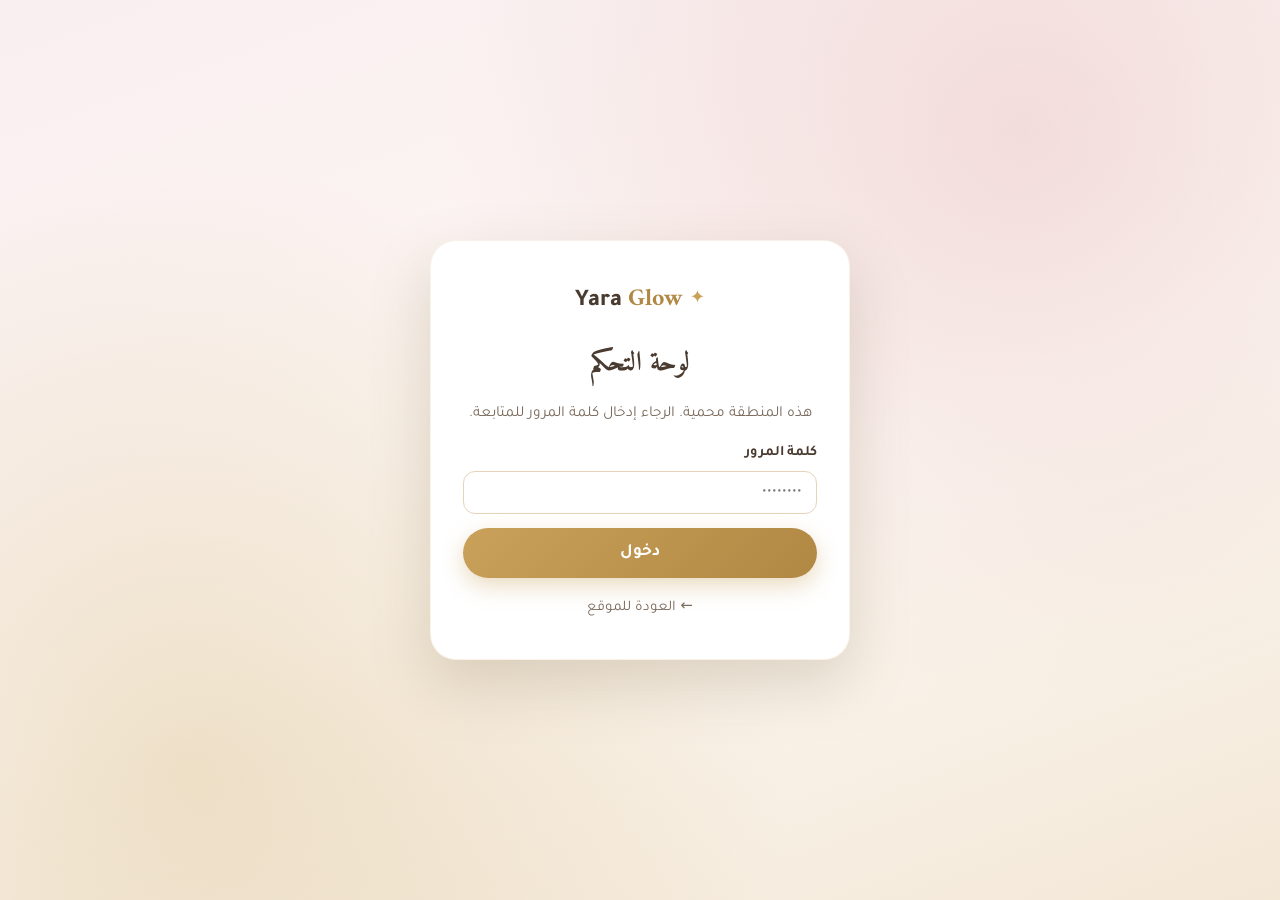
==== admin.html @ 736b21a4 "لوحة تحكم احترافية: تنبيهات صوتية، نافذة تفاصيل، إعدادات كاملة، رفع صور، مستخدمون - تباعد أكبر لبطاق" ====
<!DOCTYPE html>
<html lang="ar" dir="rtl">
<head>
  <meta charset="UTF-8" />
  <meta name="viewport" content="width=device-width, initial-scale=1.0" />
  <meta name="robots" content="noindex, nofollow" />
  <title>لوحة التحكم | Yara Glow</title>
  <link rel="preconnect" href="https://fonts.googleapis.com" />
  <link rel="preconnect" href="https://fonts.gstatic.com" crossorigin />
  <link href="https://fonts.googleapis.com/css2?family=Tajawal:wght@300;400;500;700;800&family=Amiri:wght@400;700&display=swap" rel="stylesheet" />
  <link rel="stylesheet" href="css/styles.css?v=8" />
  <link rel="stylesheet" href="css/admin.css?v=8" />
</head>
<body class="admin-body">

  <!-- ===== Login gate ===== -->
  <div class="login-screen" id="loginScreen">
    <form class="login-card" id="loginForm">
      <div class="brand"><span class="brand-mark">✦</span><span class="brand-name">Yara <em>Glow</em></span></div>
      <h1>لوحة التحكم</h1>
      <p>هذه المنطقة محمية. الرجاء إدخال كلمة المرور للمتابعة.</p>
      <label class="field">
        <span>كلمة المرور</span>
        <input type="password" id="loginPass" placeholder="••••••••" autocomplete="current-password" required />
      </label>
      <p class="login-error" id="loginError" hidden>كلمة المرور غير صحيحة، حاولي مرة أخرى.</p>
      <button type="submit" class="btn btn-primary btn-lg">دخول</button>
      <a href="index.html" class="login-back">← العودة للموقع</a>
    </form>
  </div>

  <!-- ===== Dashboard ===== -->
  <div class="admin-shell" id="adminShell" hidden>
    <header class="admin-header">
      <div class="container admin-header-inner">
        <a href="index.html" class="brand"><span class="brand-mark">✦</span><span class="brand-name">Yara <em>Glow</em></span></a>
        <nav class="admin-tabs">
          <button class="tab is-active" data-view="bookings">الحجوزات</button>
          <button class="tab" data-view="services">الخدمات</button>
          <button class="tab" data-view="settings">الإعدادات</button>
        </nav>
        <div class="admin-header-actions">
          <button class="btn btn-ghost" id="btnLogout">تسجيل الخروج</button>
        </div>
      </div>
    </header>

    <main class="container admin-main">
      <!-- ===== View: Bookings ===== -->
      <div id="viewBookings">
        <section class="stats" id="statsRow"></section>

        <section class="filters">
          <div class="filter">
            <label for="fDay">اليوم</label>
            <input type="date" id="fDay" />
          </div>
          <div class="filter">
            <label for="fProvider">المزوّدة</label>
            <select id="fProvider"><option value="">الكل</option></select>
          </div>
          <div class="filter">
            <label for="fStatus">الحالة</label>
            <select id="fStatus">
              <option value="">الكل</option>
              <option value="new">جديد</option>
              <option value="confirmed">مؤكد</option>
              <option value="completed">مكتمل</option>
              <option value="cancelled">ملغى</option>
            </select>
          </div>
          <button class="btn btn-ghost filter-clear" id="btnClearFilters">مسح الفلترة</button>
        </section>

        <section class="bookings" id="bookingsList"></section>
        <div class="empty-state" id="emptyState" hidden>
          <span>🗓️</span>
          <p>لا توجد حجوزات مطابقة.</p>
        </div>
      </div>

      <!-- ===== View: Services ===== -->
      <div id="viewServices" hidden>
        <div class="services-admin-head">
          <div>
            <h2 class="sa-title">إدارة الخدمات</h2>
            <p class="sa-sub">أضيفي الخدمات، عدّلي الأسعار والمدة، حدّدي أيام وساعات الدوام، وأضيفي أكثر من مقدّمة لكل خدمة.</p>
          </div>
          <button class="btn btn-primary" id="btnAddService">+ إضافة خدمة</button>
        </div>
        <div id="servicesAdmin"></div>
        <p class="save-hint" id="saveHint" hidden>✓ تم حفظ التغييرات</p>
      </div>

      <!-- ===== View: Settings ===== -->
      <div id="viewSettings" hidden>
        <div class="services-admin-head">
          <div>
            <h2 class="sa-title">إعدادات الموقع</h2>
            <p class="sa-sub">عدّلي النصوص والألوان والشعار وبيانات التواصل — تنعكس فوراً على الواجهة الرئيسية.</p>
          </div>
          <button class="btn btn-primary" id="btnSaveSettings">حفظ الإعدادات</button>
        </div>

        <div class="settings-grid">
          <section class="settings-card">
            <h3>الهوية والشعار</h3>
            <label class="field"><span>اسم المركز</span><input type="text" data-s="brandName" /></label>
            <div class="field"><span>الشعار (اختياري)</span>
              <div class="logo-row">
                <div class="logo-preview" id="logoPreview">✦</div>
                <div class="logo-actions">
                  <input type="file" id="logoFile" accept="image/*" hidden />
                  <button class="btn btn-ghost" id="btnLogoUpload">رفع شعار</button>
                  <button class="btn btn-ghost" id="btnLogoClear">إزالة</button>
                </div>
              </div>
            </div>
          </section>

          <section class="settings-card">
            <h3>الألوان</h3>
            <div class="color-grid">
              <label class="color-field"><span>الذهبي</span><input type="color" data-c="gold" /></label>
              <label class="color-field"><span>ذهبي غامق</span><input type="color" data-c="goldDark" /></label>
              <label class="color-field"><span>الوردي</span><input type="color" data-c="rose" /></label>
              <label class="color-field"><span>البيج</span><input type="color" data-c="beige" /></label>
              <label class="color-field"><span>لون النص</span><input type="color" data-c="ink" /></label>
            </div>
          </section>

          <section class="settings-card settings-wide">
            <h3>نصوص الصفحة الرئيسية</h3>
            <label class="field"><span>سطر الترحيب</span><input type="text" data-s="heroEyebrow" /></label>
            <label class="field"><span>العنوان الرئيسي</span><input type="text" data-s="heroTitle" /></label>
            <label class="field"><span>الوصف الرئيسي</span><textarea rows="2" data-s="heroSub"></textarea></label>
            <label class="field"><span>عنوان قسم الخدمات</span><input type="text" data-s="servicesTitle" /></label>
            <label class="field"><span>وصف قسم الخدمات</span><input type="text" data-s="servicesDesc" /></label>
            <label class="field"><span>عنوان «من نحن»</span><input type="text" data-s="aboutTitle" /></label>
            <label class="field"><span>نص «من نحن»</span><textarea rows="3" data-s="aboutText"></textarea></label>
          </section>

          <section class="settings-card">
            <h3>بيانات التواصل</h3>
            <label class="field"><span>الهاتف</span><input type="text" data-s="contactPhone" /></label>
            <label class="field"><span>واتساب (بصيغة دولية)</span><input type="text" data-s="contactWhatsapp" placeholder="970590000000" /></label>
            <label class="field"><span>العنوان</span><input type="text" data-s="contactAddress" /></label>
          </section>

          <section class="settings-card">
            <h3>مستخدمو استقبال الحجوزات</h3>
            <p class="hint-small">أضيفي أعضاء الفريق الذين يتلقّون تنبيه الحجوزات على هذا الجهاز.</p>
            <div class="user-add">
              <input type="text" id="uName" placeholder="الاسم" />
              <input type="text" id="uContact" placeholder="هاتف / بريد" />
              <button class="btn btn-primary" id="btnAddUser">إضافة</button>
            </div>
            <div id="usersList"></div>
          </section>
        </div>
      </div>
    </main>
  </div>

  <!-- ===== Booking details popup ===== -->
  <div class="modal" id="bookingModal" aria-hidden="true" role="dialog" aria-modal="true">
    <div class="modal-backdrop" data-close-modal></div>
    <div class="modal-dialog bk-dialog">
      <button class="modal-close" data-close-modal aria-label="إغلاق">✕</button>
      <h3 class="bk-modal-title">تفاصيل الحجز</h3>
      <div id="bkDetails"></div>
      <div class="bk-status-picker">
        <span class="bk-status-label">تغيير الحالة:</span>
        <div class="bk-status-btns" id="bkStatusBtns"></div>
      </div>
      <div class="bk-modal-actions">
        <button class="btn btn-ghost" id="bkArchive">أرشفة</button>
        <button class="btn btn-ghost btn-delete" id="bkDelete">حذف</button>
      </div>
    </div>
  </div>

  <!-- ===== Toast notifications ===== -->
  <div class="toast-wrap" id="toastWrap"></div>
  <audio id="notifySound" src="assets/notify.mp3" preload="auto"></audio>

  <script src="js/data.js?v=8"></script>
  <script src="js/admin.js?v=8"></script>
</body>
</html>
---- css/styles.css ----
/* ===== Yara Glow — Stylesheet (RTL) ===== */
:root {
  --beige-50: #fdf9f4;
  --beige-100: #f7efe4;
  --beige: #f3e7d6;
  --sand: #e7d3ba;
  --gold: #c9a15a;
  --gold-dark: #b08843;
  --rose: #e9c4c4;
  --rose-soft: #f6e4e4;
  --blush: #f9eef0;
  --ink: #4a3b30;
  --ink-soft: #7a6a5c;
  --white: #ffffff;
  --shadow-sm: 0 4px 14px rgba(150, 120, 80, .10);
  --shadow-md: 0 12px 32px rgba(150, 120, 80, .16);
  --shadow-lg: 0 24px 60px rgba(120, 95, 60, .22);
  --radius: 18px;
  --radius-lg: 26px;
  --font: "Tajawal", system-ui, sans-serif;
  --font-display: "Amiri", "Tajawal", serif;
  --maxw: 1160px;
}

* { box-sizing: border-box; margin: 0; padding: 0; }

html { scroll-behavior: smooth; }

body {
  font-family: var(--font);
  color: var(--ink);
  background: var(--beige-50);
  line-height: 1.7;
  -webkit-font-smoothing: antialiased;
  overflow-x: hidden;
}

.container { width: 100%; max-width: var(--maxw); margin-inline: auto; padding-inline: 22px; }

img { max-width: 100%; display: block; }

a { color: inherit; text-decoration: none; }

/* ===== Buttons ===== */
.btn {
  font-family: var(--font);
  font-weight: 700;
  font-size: 1rem;
  border: none;
  cursor: pointer;
  border-radius: 999px;
  padding: 12px 26px;
  transition: transform .18s ease, box-shadow .2s ease, background .2s ease, color .2s ease;
  white-space: nowrap;
}
.btn:active { transform: translateY(1px) scale(.99); }
.btn-primary {
  background: linear-gradient(135deg, var(--gold), var(--gold-dark));
  color: #fff;
  box-shadow: 0 8px 22px rgba(201, 161, 90, .38);
}
.btn-primary:hover { box-shadow: 0 12px 30px rgba(201, 161, 90, .5); transform: translateY(-2px); }
.btn-ghost {
  background: transparent;
  color: var(--ink);
  border: 1.5px solid var(--sand);
}
.btn-ghost:hover { background: var(--beige); border-color: var(--gold); }
.btn-lg { padding: 15px 34px; font-size: 1.08rem; }
.btn[disabled] { opacity: .4; cursor: not-allowed; transform: none; box-shadow: none; }

/* ===== Header ===== */
.site-header {
  position: sticky; top: 0; z-index: 50;
  background: rgba(253, 249, 244, .82);
  backdrop-filter: blur(12px);
  border-bottom: 1px solid rgba(201, 161, 90, .16);
}
.header-inner { display: flex; align-items: center; justify-content: space-between; gap: 18px; padding-block: 14px; }
.brand { display: flex; align-items: center; gap: 8px; font-weight: 800; font-size: 1.35rem; }
.brand-mark { color: var(--gold); font-size: 1.15rem; }
.brand-name em { font-style: normal; color: var(--gold-dark); font-family: var(--font-display); }
.main-nav { display: flex; gap: 26px; font-weight: 500; }
.main-nav a { color: var(--ink-soft); position: relative; padding-block: 4px; }
.main-nav a:hover { color: var(--gold-dark); }
.main-nav a::after {
  content: ""; position: absolute; inset-inline: 0; bottom: -2px; height: 2px;
  background: var(--gold); transform: scaleX(0); transition: transform .2s; transform-origin: right;
}
.main-nav a:hover::after { transform: scaleX(1); }

/* ===== Hero ===== */
.hero {
  position: relative;
  min-height: 82vh;
  display: flex; align-items: center;
  background:
    radial-gradient(circle at 80% 20%, rgba(233, 196, 196, .5), transparent 45%),
    radial-gradient(circle at 15% 85%, rgba(201, 161, 90, .28), transparent 45%),
    linear-gradient(160deg, var(--blush), var(--beige-50) 55%, var(--beige));
  overflow: hidden;
  padding-block: 60px;
}
.hero-overlay {
  position: absolute; inset: 0;
  background-image: url("../assets/hero-pattern.svg");
  background-size: 520px; opacity: .5; pointer-events: none;
}
.hero-content { position: relative; max-width: 720px; }
.hero-eyebrow {
  display: inline-block; font-weight: 700; letter-spacing: .5px;
  color: var(--gold-dark); background: rgba(255,255,255,.6);
  padding: 6px 16px; border-radius: 999px; margin-bottom: 18px;
  box-shadow: var(--shadow-sm);
}
.hero-title { font-family: var(--font-display); font-size: clamp(2.6rem, 6vw, 4.4rem); line-height: 1.15; font-weight: 700; margin-bottom: 18px; }
.hero-title span { color: var(--gold-dark); }
.hero-sub { font-size: clamp(1.02rem, 2.2vw, 1.22rem); color: var(--ink-soft); max-width: 600px; margin-bottom: 30px; }
.hero-actions { display: flex; flex-wrap: wrap; gap: 14px; margin-bottom: 40px; }
.hero-badges { display: flex; flex-wrap: wrap; gap: 30px; }
.badge { display: flex; flex-direction: column; }
.badge strong { font-size: 1.7rem; color: var(--gold-dark); font-family: var(--font-display); }
.badge span { color: var(--ink-soft); font-size: .92rem; }

/* ===== Section heads ===== */
.section-head { text-align: center; max-width: 620px; margin: 0 auto 46px; }
.section-eyebrow { color: var(--gold-dark); font-weight: 700; letter-spacing: .5px; margin-bottom: 8px; }
.section-title { font-family: var(--font-display); font-size: clamp(1.9rem, 4vw, 2.8rem); font-weight: 700; }
.section-desc { color: var(--ink-soft); margin-top: 10px; }

/* ===== Services ===== */
.services { padding-block: 84px; }
.services-grid {
  display: grid;
  grid-template-columns: repeat(4, 1fr); /* four in a row on desktop */
  gap: 50px 44px; justify-items: center;
}

/* ===== Interactive 3D tilt service card ===== */
.service-card {
  position: relative;
  width: 100%; max-width: 260px; aspect-ratio: 9 / 12;
  border-radius: var(--radius-lg);
  box-shadow: var(--shadow-md);
  cursor: pointer;
  transform-style: preserve-3d;
  transform: perspective(1000px) rotateX(0) rotateY(0) scale3d(1,1,1);
  transition: transform .4s ease-in-out, box-shadow .3s ease;
  will-change: transform;
}
.service-card:hover { box-shadow: var(--shadow-lg); }

/* background image / placeholder */
.sc-bg {
  position: absolute; inset: 0; width: 100%; height: 100%;
  object-fit: cover; border-radius: var(--radius-lg);
  transform: translateZ(-20px) scale(1.12);
}
.sc-bg.sc-placeholder {
  display: grid; place-items: center;
  font-family: var(--font-display); font-size: 4.5rem; color: #fff;
  background: linear-gradient(135deg, var(--rose), var(--gold) 65%, var(--gold-dark));
}
/* warm gradient overlay (matches site's ink tone) */
.sc-overlay {
  position: absolute; inset: 0; border-radius: var(--radius-lg);
  background: linear-gradient(to top, rgba(74,59,48,.72), rgba(74,59,48,.22) 45%, transparent 70%);
}

/* content layer lifted in 3D */
.sc-content {
  position: absolute; inset: 0; padding: 16px;
  display: flex; flex-direction: column;
  transform: translateZ(40px);
}

/* glassmorphism header */
.sc-glass {
  display: flex; align-items: flex-start; justify-content: space-between; gap: 10px;
  border: 1px solid rgba(255,255,255,.18);
  background: rgba(255,255,255,.12);
  backdrop-filter: blur(10px); -webkit-backdrop-filter: blur(10px);
  border-radius: 16px; padding: 14px 16px;
}
.sc-name { font-family: var(--font-display); font-size: 1.2rem; font-weight: 700; color: #fff; line-height: 1.2; }
.sc-desc { font-size: .74rem; color: rgba(255,255,255,.82); margin-top: 2px; }
.sc-logo {
  flex-shrink: 0; width: 30px; height: 30px; border-radius: 50%;
  display: grid; place-items: center; color: var(--gold);
  background: rgba(255,255,255,.16); font-size: 1rem;
}

/* price pill */
.sc-price-tag {
  align-self: flex-start; margin-top: 14px;
  background: rgba(74,59,48,.45); color: #fff; font-weight: 700;
  padding: 6px 16px; border-radius: 999px; font-size: .95rem;
  backdrop-filter: blur(4px); -webkit-backdrop-filter: blur(4px);
  border: 1px solid rgba(255,255,255,.14);
}

.sc-footer { margin-top: auto; display: flex; flex-direction: column; align-items: center; gap: 14px; }
.sc-book {
  width: 100%;
  background: linear-gradient(135deg, var(--gold), var(--gold-dark));
  color: #fff; font-weight: 700; border: none; cursor: pointer;
  padding: 11px; border-radius: 999px; font-family: var(--font); font-size: .92rem;
  box-shadow: 0 8px 22px rgba(201,161,90,.4); transition: transform .18s, box-shadow .2s;
}
.sc-book:hover { transform: translateY(-2px); box-shadow: 0 12px 28px rgba(201,161,90,.55); }
.sc-dots { display: flex; gap: 8px; justify-content: center; }
.sc-dots i { width: 6px; height: 6px; border-radius: 50%; background: rgba(255,255,255,.35); }
.sc-dots i.on { background: #fff; }

/* ===== About ===== */
.about { padding-block: 84px; background: linear-gradient(180deg, var(--beige-50), var(--blush)); }
.about-inner { display: grid; grid-template-columns: 1fr 1fr; gap: 54px; align-items: center; }
.about-media img { border-radius: var(--radius-lg); box-shadow: var(--shadow-md); width: 100%; }
.about-text .section-title { text-align: start; }
.about-text > p { color: var(--ink-soft); margin: 14px 0 20px; }
.about-list { list-style: none; display: grid; gap: 12px; margin-bottom: 26px; }
.about-list li { position: relative; padding-inline-start: 30px; }
.about-list li::before {
  content: "✦"; color: var(--gold); position: absolute; inset-inline-start: 0; font-size: 1rem;
}

/* ===== Contact ===== */
.contact { padding-block: 84px; }
.contact-inner { text-align: center; max-width: 820px; margin-inline: auto; }
.contact-inner > p { color: var(--ink-soft); margin: 10px 0 34px; }
.contact-info { display: grid; grid-template-columns: repeat(auto-fit, minmax(200px, 1fr)); gap: 20px; margin-bottom: 38px; }
.contact-card {
  background: var(--white); border-radius: var(--radius); padding: 26px 18px;
  box-shadow: var(--shadow-sm); display: flex; flex-direction: column; gap: 6px; align-items: center;
  border: 1px solid rgba(201,161,90,.1); transition: transform .2s, box-shadow .2s;
}
a.contact-card:hover { transform: translateY(-4px); box-shadow: var(--shadow-md); }
.ci-icon { font-size: 1.8rem; }
.ci-label { color: var(--ink-soft); font-size: .9rem; }
.ci-value { font-weight: 700; }

/* ===== Footer ===== */
.site-footer { background: var(--ink); color: #f0e6da; padding-block: 34px; }
.footer-inner { display: flex; flex-wrap: wrap; align-items: center; justify-content: space-between; gap: 16px; }
.site-footer .brand { color: #fff; }
.site-footer .brand-name em { color: var(--gold); }
.footer-social { display: flex; gap: 20px; }
.footer-social a { color: #d8c9b6; transition: color .2s; }
.footer-social a:hover { color: var(--gold); }

/* ===== Modal / Wizard ===== */
.modal { position: fixed; inset: 0; z-index: 100; display: none; }
.modal.is-open { display: block; }
.modal-backdrop { position: absolute; inset: 0; background: rgba(74, 59, 48, .55); backdrop-filter: blur(4px); animation: fade .25s; }
.modal-dialog {
  position: relative; z-index: 1;
  width: min(620px, 94vw);
  max-height: 92vh; overflow-y: auto;
  margin: 4vh auto;
  background: var(--beige-50);
  border-radius: var(--radius-lg);
  box-shadow: var(--shadow-lg);
  animation: pop .3s ease;
}
@keyframes fade { from { opacity: 0; } }
@keyframes pop { from { opacity: 0; transform: translateY(20px) scale(.98); } }
.modal-close {
  position: absolute; inset-block-start: 16px; inset-inline-start: 16px;
  width: 38px; height: 38px; border-radius: 50%; border: none; cursor: pointer;
  background: var(--white); color: var(--ink); font-size: 1rem; box-shadow: var(--shadow-sm);
  transition: background .2s; z-index: 3;
}
.modal-close:hover { background: var(--rose-soft); }

.wizard-head { padding: 28px 26px 6px; text-align: center; }
.wizard-title { font-family: var(--font-display); font-size: 1.7rem; margin-bottom: 20px; }
.steps { display: flex; justify-content: space-between; gap: 6px; position: relative; }
.steps::before {
  content: ""; position: absolute; top: 17px; inset-inline: 30px; height: 2px;
  background: var(--sand); z-index: 0;
}
.step { position: relative; z-index: 1; display: flex; flex-direction: column; align-items: center; gap: 6px; flex: 1; }
.step span {
  width: 36px; height: 36px; border-radius: 50%; display: grid; place-items: center;
  background: var(--white); border: 2px solid var(--sand); color: var(--ink-soft);
  font-weight: 800; transition: all .25s;
}
.step em { font-style: normal; font-size: .82rem; color: var(--ink-soft); }
.step.is-active span { background: var(--gold); border-color: var(--gold); color: #fff; box-shadow: 0 6px 16px rgba(201,161,90,.4); }
.step.is-done span { background: var(--gold-dark); border-color: var(--gold-dark); color: #fff; }
.step.is-active em, .step.is-done em { color: var(--gold-dark); font-weight: 700; }

.wizard-body { padding: 22px 26px; }
.wizard-step { display: none; animation: fade .3s; }
.wizard-step.is-active { display: block; }
.step-hint { color: var(--ink-soft); margin-bottom: 16px; }

/* Option grids (service / provider) */
.option-grid { display: grid; grid-template-columns: repeat(auto-fit, minmax(210px, 1fr)); gap: 14px; }
.option {
  text-align: start; background: var(--white); border: 2px solid transparent;
  border-radius: var(--radius); padding: 16px 18px; cursor: pointer;
  box-shadow: var(--shadow-sm); transition: all .18s; display: flex; gap: 14px; align-items: center;
  font-family: var(--font);
}
.option:hover { border-color: var(--sand); transform: translateY(-2px); }
.option.is-selected { border-color: var(--gold); background: var(--blush); box-shadow: 0 8px 22px rgba(201,161,90,.28); }
.option .opt-avatar {
  width: 46px; height: 46px; border-radius: 50%; flex-shrink: 0;
  display: grid; place-items: center; font-weight: 800; color: #fff; font-size: 1.05rem;
  background: linear-gradient(135deg, var(--rose), var(--gold));
}
.opt-text b { display: block; font-size: 1.06rem; }
.opt-text small { color: var(--ink-soft); }

/* Calendar */
.calendar { background: var(--white); border-radius: var(--radius); padding: 18px; box-shadow: var(--shadow-sm); }
.cal-head { display: flex; align-items: center; justify-content: space-between; margin-bottom: 14px; }
.cal-title { font-weight: 800; font-size: 1.1rem; }
.cal-nav { display: flex; gap: 8px; }
.cal-nav button {
  width: 34px; height: 34px; border-radius: 10px; border: 1.5px solid var(--sand);
  background: var(--beige-50); cursor: pointer; font-size: 1rem; color: var(--ink); transition: all .18s;
}
.cal-nav button:hover:not([disabled]) { background: var(--beige); border-color: var(--gold); }
.cal-nav button[disabled] { opacity: .35; cursor: not-allowed; }
.cal-grid { display: grid; grid-template-columns: repeat(7, 1fr); gap: 6px; }
.cal-dow { text-align: center; font-size: .78rem; color: var(--ink-soft); font-weight: 700; padding-block: 4px; }
.cal-day {
  aspect-ratio: 1; border: none; background: var(--beige-50); border-radius: 12px;
  cursor: pointer; font-family: var(--font); font-weight: 600; color: var(--ink);
  transition: all .16s; font-size: .98rem;
}
.cal-day:hover:not([disabled]) { background: var(--rose-soft); }
.cal-day[disabled] { opacity: .28; cursor: not-allowed; }
.cal-day.is-closed { text-decoration: line-through; }
.cal-day.is-today { outline: 2px dashed var(--gold); outline-offset: -2px; }
.cal-day.is-selected { background: var(--gold); color: #fff; box-shadow: 0 6px 16px rgba(201,161,90,.4); }
.cal-empty { visibility: hidden; }

/* Time slots */
.time-grid { display: grid; grid-template-columns: repeat(auto-fill, minmax(96px, 1fr)); gap: 12px; }
.time-slot {
  padding: 12px 8px; border-radius: 12px; border: 2px solid transparent;
  background: var(--white); box-shadow: var(--shadow-sm); cursor: pointer;
  font-family: var(--font); font-weight: 700; color: var(--ink); text-align: center; transition: all .16s;
}
.time-slot:hover:not([disabled]) { border-color: var(--sand); transform: translateY(-2px); }
.time-slot.is-selected { border-color: var(--gold); background: var(--blush); }
.time-slot[disabled] { opacity: .3; cursor: not-allowed; text-decoration: line-through; }
.empty-times { text-align: center; color: var(--ink-soft); padding: 26px; }

/* Customer fields */
.cust-fields { display: grid; grid-template-columns: 1fr 1fr; gap: 14px; margin-top: 20px; }
.field { display: flex; flex-direction: column; gap: 6px; }
.field span { font-size: .9rem; font-weight: 700; color: var(--ink); }
.field span em { font-style: normal; font-weight: 400; color: var(--ink-soft); }
.field input {
  font-family: var(--font); font-size: 1rem; padding: 11px 14px;
  border: 1.5px solid var(--sand); border-radius: 12px; background: var(--white);
  color: var(--ink); transition: border-color .18s, box-shadow .18s;
}
.field input:focus { outline: none; border-color: var(--gold); box-shadow: 0 0 0 3px rgba(201,161,90,.18); }
@media (max-width: 520px) { .cust-fields { grid-template-columns: 1fr; } }

.field-full { margin-top: 14px; }
.field textarea {
  font-family: var(--font); font-size: 1rem; padding: 11px 14px; resize: vertical;
  border: 1.5px solid var(--sand); border-radius: 12px; background: var(--white);
  color: var(--ink); transition: border-color .18s, box-shadow .18s;
}
.field textarea:focus { outline: none; border-color: var(--gold); box-shadow: 0 0 0 3px rgba(201,161,90,.18); }
.field span em { color: var(--gold-dark); }
.form-error { color: #c0392b; font-weight: 700; margin-top: 12px; }

/* Review summary (step 5) */
.review-summary {
  background: var(--white); border-radius: var(--radius); padding: 16px 20px;
  box-shadow: var(--shadow-sm); margin-bottom: 20px; border: 1px solid rgba(201,161,90,.14);
}
.review-summary h4 { font-family: var(--font-display); font-size: 1.15rem; margin-bottom: 10px; color: var(--gold-dark); }
.review-summary .row { display: flex; justify-content: space-between; padding-block: 7px; border-bottom: 1px dashed var(--sand); }
.review-summary .row:last-child { border-bottom: none; }
.review-summary .row span { color: var(--ink-soft); }
.review-summary .row b { font-weight: 700; }

/* Success */
.booking-success { text-align: center; padding: 14px 6px; }
.success-icon {
  width: 72px; height: 72px; border-radius: 50%; margin: 0 auto 18px;
  display: grid; place-items: center; font-size: 2rem; color: #fff;
  background: linear-gradient(135deg, var(--gold), var(--gold-dark));
  box-shadow: 0 10px 26px rgba(201,161,90,.45); animation: pop .4s;
}
.booking-success h4 { font-family: var(--font-display); font-size: 1.5rem; margin-bottom: 16px; }
.summary { background: var(--white); border-radius: var(--radius); padding: 18px 20px; box-shadow: var(--shadow-sm); text-align: start; margin-bottom: 16px; }
.summary .row { display: flex; justify-content: space-between; padding-block: 7px; border-bottom: 1px dashed var(--sand); }
.summary .row:last-child { border-bottom: none; }
.summary .row span { color: var(--ink-soft); }
.summary .row b { font-weight: 700; }
.success-note { color: var(--ink-soft); margin-bottom: 20px; }

/* Wizard footer */
.wizard-foot {
  display: flex; align-items: center; justify-content: space-between; gap: 12px;
  padding: 18px 26px 26px; border-top: 1px solid rgba(201,161,90,.14);
}
.selection-recap { flex: 1; text-align: center; color: var(--ink-soft); font-size: .9rem; }

/* ===== Responsive ===== */
@media (max-width: 1024px) {
  .services-grid { grid-template-columns: repeat(2, 1fr); gap: 34px 24px; }
}
@media (max-width: 860px) {
  .about-inner { grid-template-columns: 1fr; gap: 34px; }
  .about-media { order: -1; }
  .main-nav { display: none; }
}
@media (max-width: 620px) {
  .btn-nav { padding: 10px 18px; font-size: .92rem; }
  .hero { min-height: auto; padding-block: 64px 54px; }
  .hero-badges { gap: 22px; }
  .services, .about, .contact { padding-block: 60px; }
  .step em { font-size: .72rem; }
  .wizard-head, .wizard-body, .wizard-foot { padding-inline: 18px; }
  .footer-inner { flex-direction: column; text-align: center; }
}
@media (max-width: 540px) {
  /* two smaller cards per row on phones, sized to fit */
  .services-grid { grid-template-columns: repeat(2, 1fr); gap: 18px 14px; }
  .service-card { max-width: 100%; }
  .sc-content { padding: 12px; }
  .sc-name { font-size: 1rem; }
  .sc-glass { padding: 10px 12px; }
  .sc-book { padding: 10px; font-size: .85rem; }
  .sc-price-tag { font-size: .82rem; padding: 5px 12px; }
}
@media (max-width: 340px) {
  .services-grid { grid-template-columns: 1fr; }
}
@media (max-width: 380px) {
  .step em { display: none; }
}
---- css/admin.css ----
/* ===== Yara Glow — Admin Dashboard ===== */
.admin-body { background: var(--beige-100); }

/* hidden attribute must always win, even over display:grid/flex layouts */
[hidden] { display: none !important; }

/* ---- Login ---- */
.login-screen {
  min-height: 100vh; display: grid; place-items: center; padding: 24px;
  background:
    radial-gradient(circle at 80% 15%, rgba(233,196,196,.5), transparent 45%),
    radial-gradient(circle at 15% 85%, rgba(201,161,90,.28), transparent 45%),
    linear-gradient(160deg, var(--blush), var(--beige-50) 55%, var(--beige));
}
.login-card {
  width: min(420px, 100%); background: var(--white); border-radius: var(--radius-lg);
  padding: 38px 32px; box-shadow: var(--shadow-lg); text-align: center;
  display: flex; flex-direction: column; gap: 14px; border: 1px solid rgba(201,161,90,.14);
}
.login-card .brand { justify-content: center; font-size: 1.5rem; margin-bottom: 4px; }
.login-card h1 { font-family: var(--font-display); font-size: 1.7rem; }
.login-card p { color: var(--ink-soft); font-size: .96rem; }
.login-card .field { text-align: start; }
.login-error { color: #c0392b; font-weight: 700; font-size: .9rem; }
.login-back { color: var(--ink-soft); font-size: .92rem; margin-top: 4px; }
.login-back:hover { color: var(--gold-dark); }

/* ---- Header ---- */
.admin-header {
  background: var(--white); border-bottom: 1px solid rgba(201,161,90,.16);
  position: sticky; top: 0; z-index: 20; box-shadow: var(--shadow-sm);
}
.admin-header-inner { display: flex; align-items: center; justify-content: space-between; gap: 16px; padding-block: 14px; }
.admin-header .brand { font-size: 1.3rem; }
.admin-header-actions { display: flex; align-items: center; gap: 16px; }
.admin-hello { color: var(--ink-soft); font-weight: 500; }

/* Tabs */
.admin-tabs { display: flex; gap: 6px; background: var(--beige-100); padding: 4px; border-radius: 999px; }
.admin-tabs .tab {
  font-family: var(--font); font-weight: 700; font-size: .95rem; cursor: pointer;
  border: none; background: transparent; color: var(--ink-soft);
  padding: 8px 20px; border-radius: 999px; transition: all .18s;
}
.admin-tabs .tab.is-active { background: var(--white); color: var(--gold-dark); box-shadow: var(--shadow-sm); }

/* Services admin */
.services-admin-head { display: flex; flex-wrap: wrap; align-items: center; justify-content: space-between; gap: 14px; margin-bottom: 22px; }
.sa-title { font-family: var(--font-display); font-size: 1.7rem; }
.sa-sub { color: var(--ink-soft); font-size: .95rem; margin-top: 4px; max-width: 640px; }
.svc-edit {
  background: var(--white); border-radius: var(--radius); padding: 22px;
  box-shadow: var(--shadow-sm); border: 1px solid rgba(201,161,90,.12); margin-bottom: 18px;
}
.svc-row { display: grid; grid-template-columns: 2fr 1fr 1fr; gap: 14px; }
.svc-edit .field { margin-top: 14px; }
.svc-edit .field:first-child, .svc-row .field { margin-top: 0; }
.svc-row + .field, .svc-edit > .field { margin-top: 14px; }
.svc-edit .field span { font-size: .88rem; font-weight: 700; color: var(--ink); margin-bottom: 6px; display: block; }
.svc-edit .field span em { font-weight: 400; color: var(--ink-soft); }
.svc-edit input {
  width: 100%; font-family: var(--font); font-size: .98rem; padding: 10px 12px;
  border: 1.5px solid var(--sand); border-radius: 10px; background: var(--beige-50); color: var(--ink);
}
.svc-edit input:focus { outline: none; border-color: var(--gold); box-shadow: 0 0 0 3px rgba(201,161,90,.16); }
/* provider chips */
.chips { display: flex; flex-wrap: wrap; gap: 8px; margin-bottom: 10px; min-height: 10px; }
.chip {
  display: inline-flex; align-items: center; gap: 6px;
  background: var(--blush); color: var(--gold-dark); border: 1.5px solid var(--gold);
  border-radius: 999px; padding: 6px 12px; font-size: .9rem; font-weight: 700;
}
.chip button { border: none; background: transparent; color: var(--gold-dark); cursor: pointer; font-size: .8rem; padding: 0; line-height: 1; }
.chip button:hover { color: #c0392b; }
.chip-add { display: flex; gap: 8px; }
.chip-add input { flex: 1; font-family: var(--font); font-size: .96rem; padding: 10px 12px; border: 1.5px solid var(--sand); border-radius: 10px; background: var(--beige-50); color: var(--ink); }
.chip-add input:focus { outline: none; border-color: var(--gold); box-shadow: 0 0 0 3px rgba(201,161,90,.16); }

.days-grid { display: flex; flex-wrap: wrap; gap: 8px; }
.day-check { display: inline-flex; align-items: center; gap: 6px; cursor: pointer;
  background: var(--beige-50); border: 1.5px solid var(--sand); border-radius: 10px; padding: 7px 12px; font-size: .9rem; font-weight: 600; }
.day-check input { width: auto; accent-color: var(--gold-dark); }
.day-check:has(input:checked) { background: var(--blush); border-color: var(--gold); color: var(--gold-dark); }
.svc-img-row { display: grid; grid-template-columns: 1fr auto auto; gap: 14px; align-items: end; margin-top: 14px; }
.svc-img-row .field { margin-top: 0; }
.svc-img-preview {
  width: 64px; height: 64px; border-radius: 12px; overflow: hidden; flex-shrink: 0;
  display: grid; place-items: center; color: #fff; font-family: var(--font-display); font-size: 1.6rem;
  background: linear-gradient(135deg, var(--rose), var(--gold)); border: 1.5px solid var(--sand);
}
.svc-img-preview img { width: 100%; height: 100%; object-fit: cover; }
.svc-actions { display: flex; gap: 10px; margin-top: 18px; }
.btn-delete { color: #c0392b; border-color: rgba(192,57,43,.4); }
.btn-delete:hover { background: rgba(192,57,43,.08); border-color: #c0392b; }
.save-hint { color: #1f7a52; font-weight: 700; text-align: center; padding: 8px; }
.hint-small { color: var(--ink-soft); font-size: .88rem; margin: 6px 0 12px; }

/* booking card: unseen + chevron + new flag */
.booking-card { position: relative; }
.booking-card.is-unseen { box-shadow: 0 0 0 2px var(--gold), var(--shadow-sm); }
.new-flag {
  position: absolute; inset-block-start: -10px; inset-inline-start: 18px;
  background: linear-gradient(135deg, var(--gold), var(--gold-dark)); color: #fff;
  font-weight: 800; font-size: .74rem; padding: 3px 12px; border-radius: 999px;
  box-shadow: 0 4px 12px rgba(201,161,90,.5); animation: pulse 1.6s infinite;
}
@keyframes pulse { 0%,100%{transform:scale(1)} 50%{transform:scale(1.08)} }
.bk-chevron { color: var(--ink-soft); font-size: 1.6rem; align-self: center; }
.stat-card.new-badge::before { background: var(--gold); }

/* booking popup */
.bk-dialog { width: min(520px, 94vw); padding: 30px 26px 24px; }
.bk-modal-title { font-family: var(--font-display); font-size: 1.5rem; text-align: center; margin-bottom: 18px; }
.bk-status-picker { margin-top: 18px; }
.bk-status-label { display: block; font-weight: 700; color: var(--ink-soft); margin-bottom: 8px; font-size: .9rem; }
.bk-status-btns { display: flex; flex-wrap: wrap; gap: 8px; }
.bk-modal-actions { display: flex; gap: 10px; margin-top: 20px; justify-content: flex-end; }

/* toasts */
.toast-wrap { position: fixed; inset-block-start: 18px; inset-inline-start: 18px; z-index: 200; display: flex; flex-direction: column; gap: 10px; }
.toast {
  display: flex; align-items: center; gap: 12px; cursor: pointer;
  background: var(--white); border-radius: 14px; padding: 14px 16px; min-width: 280px; max-width: 340px;
  box-shadow: var(--shadow-lg); border-inline-start: 5px solid var(--gold);
  transform: translateX(-120%); opacity: 0; transition: transform .3s ease, opacity .3s ease;
}
.toast.show { transform: translateX(0); opacity: 1; }
.toast-icon { font-size: 1.6rem; }
.toast-body { display: flex; flex-direction: column; flex: 1; }
.toast-body b { color: var(--gold-dark); }
.toast-body small { color: var(--ink-soft); font-size: .82rem; }
.toast-close { border: none; background: transparent; cursor: pointer; color: var(--ink-soft); font-size: .9rem; }

/* settings */
.settings-grid { display: grid; grid-template-columns: 1fr 1fr; gap: 20px; }
.settings-card { background: var(--white); border-radius: var(--radius); padding: 22px; box-shadow: var(--shadow-sm); border: 1px solid rgba(201,161,90,.12); }
.settings-card.settings-wide { grid-column: 1 / -1; }
.settings-card h3 { font-family: var(--font-display); font-size: 1.2rem; margin-bottom: 14px; color: var(--gold-dark); }
.settings-card .field { margin-top: 12px; }
.settings-card .field:first-of-type { margin-top: 0; }
.settings-card .field span { display: block; font-size: .86rem; font-weight: 700; margin-bottom: 6px; }
.settings-card input[type=text], .settings-card textarea {
  width: 100%; font-family: var(--font); font-size: .96rem; padding: 10px 12px;
  border: 1.5px solid var(--sand); border-radius: 10px; background: var(--beige-50); color: var(--ink);
}
.settings-card input:focus, .settings-card textarea:focus { outline: none; border-color: var(--gold); box-shadow: 0 0 0 3px rgba(201,161,90,.16); }
.color-grid { display: grid; grid-template-columns: repeat(auto-fit, minmax(90px,1fr)); gap: 12px; }
.color-field { display: flex; flex-direction: column; gap: 6px; font-size: .82rem; font-weight: 700; }
.color-field input[type=color] { width: 100%; height: 42px; border: 1.5px solid var(--sand); border-radius: 10px; background: none; cursor: pointer; }
.logo-row { display: flex; align-items: center; gap: 16px; }
.logo-preview { width: 64px; height: 64px; border-radius: 14px; display: grid; place-items: center;
  background: linear-gradient(135deg, var(--rose), var(--gold)); color: #fff; font-size: 1.8rem; overflow: hidden; }
.logo-preview img { width: 100%; height: 100%; object-fit: cover; }
.logo-actions { display: flex; gap: 8px; flex-wrap: wrap; }

/* users */
.user-add { display: flex; gap: 8px; flex-wrap: wrap; margin-bottom: 14px; }
.user-add input { flex: 1; min-width: 120px; font-family: var(--font); padding: 10px 12px; border: 1.5px solid var(--sand); border-radius: 10px; background: var(--beige-50); }
.user-row { display: flex; align-items: center; justify-content: space-between; gap: 10px; padding: 10px 0; border-bottom: 1px dashed var(--sand); }
.user-row small { color: var(--ink-soft); }

/* service image upload */
.svc-img-row { align-items: end; }
.svc-img-upload { display: flex; align-items: end; }
.filter-clear.active { background: var(--gold); color: #fff; border-color: var(--gold); }

@media (max-width: 700px) { .settings-grid { grid-template-columns: 1fr; } }

@media (max-width: 560px) {
  .svc-row { grid-template-columns: 1fr; }
  .admin-tabs .tab { padding: 8px 14px; }
}
.admin-main { padding-block: 30px 60px; }

/* ---- Stats ---- */
.stats { display: grid; grid-template-columns: repeat(auto-fit, minmax(170px, 1fr)); gap: 18px; margin-bottom: 28px; }
.stat-card {
  background: var(--white); border-radius: var(--radius); padding: 20px 22px;
  box-shadow: var(--shadow-sm); border: 1px solid rgba(201,161,90,.1);
  display: flex; flex-direction: column; gap: 4px; position: relative; overflow: hidden;
}
.stat-card::before { content: ""; position: absolute; inset-inline-start: 0; inset-block: 0; width: 5px; background: var(--gold); }
.stat-card.today::before { background: var(--gold-dark); }
.stat-card.confirmed::before { background: #2e9e6b; }
.stat-card.completed::before { background: #6c7a89; }
.stat-card.cancelled::before { background: #c0392b; }
.stat-value { font-family: var(--font-display); font-size: 2.1rem; font-weight: 700; color: var(--ink); }
.stat-label { color: var(--ink-soft); font-size: .95rem; }

/* ---- Filters ---- */
.filters {
  background: var(--white); border-radius: var(--radius); padding: 18px 20px;
  box-shadow: var(--shadow-sm); border: 1px solid rgba(201,161,90,.1);
  display: flex; flex-wrap: wrap; gap: 16px; align-items: flex-end; margin-bottom: 26px;
}
.filter { display: flex; flex-direction: column; gap: 6px; flex: 1; min-width: 150px; }
.filter label { font-size: .88rem; font-weight: 700; color: var(--ink-soft); }
.filter input, .filter select {
  font-family: var(--font); font-size: .98rem; padding: 10px 12px;
  border: 1.5px solid var(--sand); border-radius: 12px; background: var(--beige-50); color: var(--ink);
}
.filter input:focus, .filter select:focus { outline: none; border-color: var(--gold); box-shadow: 0 0 0 3px rgba(201,161,90,.16); }
.filter-clear { flex: 0 0 auto; }

/* ---- Bookings ---- */
.bookings { display: grid; gap: 16px; }
.booking-card {
  background: var(--white); border-radius: var(--radius); padding: 20px 22px;
  box-shadow: var(--shadow-sm); border: 1px solid rgba(201,161,90,.1);
  border-inline-start: 6px solid var(--sand);
  display: grid; grid-template-columns: 1fr auto; gap: 16px 20px; align-items: center;
  transition: box-shadow .2s;
}
.booking-card:hover { box-shadow: var(--shadow-md); }
.booking-card.st-new       { border-inline-start-color: var(--gold); }
.booking-card.st-confirmed { border-inline-start-color: #2e9e6b; }
.booking-card.st-completed { border-inline-start-color: #6c7a89; }
.booking-card.st-cancelled { border-inline-start-color: #c0392b; opacity: .72; }

.bk-main { display: flex; flex-direction: column; gap: 8px; }
.bk-top { display: flex; flex-wrap: wrap; align-items: center; gap: 10px; }
.bk-time {
  font-family: var(--font-display); font-weight: 700; font-size: 1.25rem; color: var(--ink);
  background: var(--beige-50); padding: 4px 12px; border-radius: 10px;
}
.bk-date { color: var(--ink-soft); font-weight: 600; }
.bk-service { font-size: 1.12rem; font-weight: 700; }
.bk-meta { display: flex; flex-wrap: wrap; gap: 6px 18px; color: var(--ink-soft); font-size: .94rem; }
.bk-meta b { color: var(--ink); font-weight: 700; }

.badge-status {
  display: inline-flex; align-items: center; gap: 6px;
  font-weight: 800; font-size: .82rem; padding: 4px 12px; border-radius: 999px;
}
.badge-status::before { content: ""; width: 8px; height: 8px; border-radius: 50%; background: currentColor; }
.badge-status.st-new       { color: var(--gold-dark); background: rgba(201,161,90,.16); }
.badge-status.st-confirmed { color: #1f7a52; background: rgba(46,158,107,.16); }
.badge-status.st-completed { color: #4a5763; background: rgba(108,122,137,.18); }
.badge-status.st-cancelled { color: #a93226; background: rgba(192,57,43,.14); }

.bk-actions { display: flex; flex-wrap: wrap; gap: 8px; justify-content: flex-start; }
.status-btn {
  font-family: var(--font); font-weight: 700; font-size: .86rem; cursor: pointer;
  padding: 8px 14px; border-radius: 999px; border: 1.5px solid var(--sand);
  background: var(--white); color: var(--ink-soft); transition: all .16s;
}
.status-btn:hover { border-color: var(--gold); color: var(--ink); }
.status-btn.active[data-status="new"]       { background: var(--gold); border-color: var(--gold); color: #fff; }
.status-btn.active[data-status="confirmed"] { background: #2e9e6b; border-color: #2e9e6b; color: #fff; }
.status-btn.active[data-status="completed"] { background: #6c7a89; border-color: #6c7a89; color: #fff; }
.status-btn.active[data-status="cancelled"] { background: #c0392b; border-color: #c0392b; color: #fff; }

/* ---- Empty ---- */
.empty-state { text-align: center; padding: 60px 20px; color: var(--ink-soft); }
.empty-state span { font-size: 3rem; display: block; margin-bottom: 12px; }

@media (max-width: 640px) {
  .booking-card { grid-template-columns: 1fr; }
  .bk-actions { justify-content: stretch; }
  .status-btn { flex: 1; text-align: center; }
}
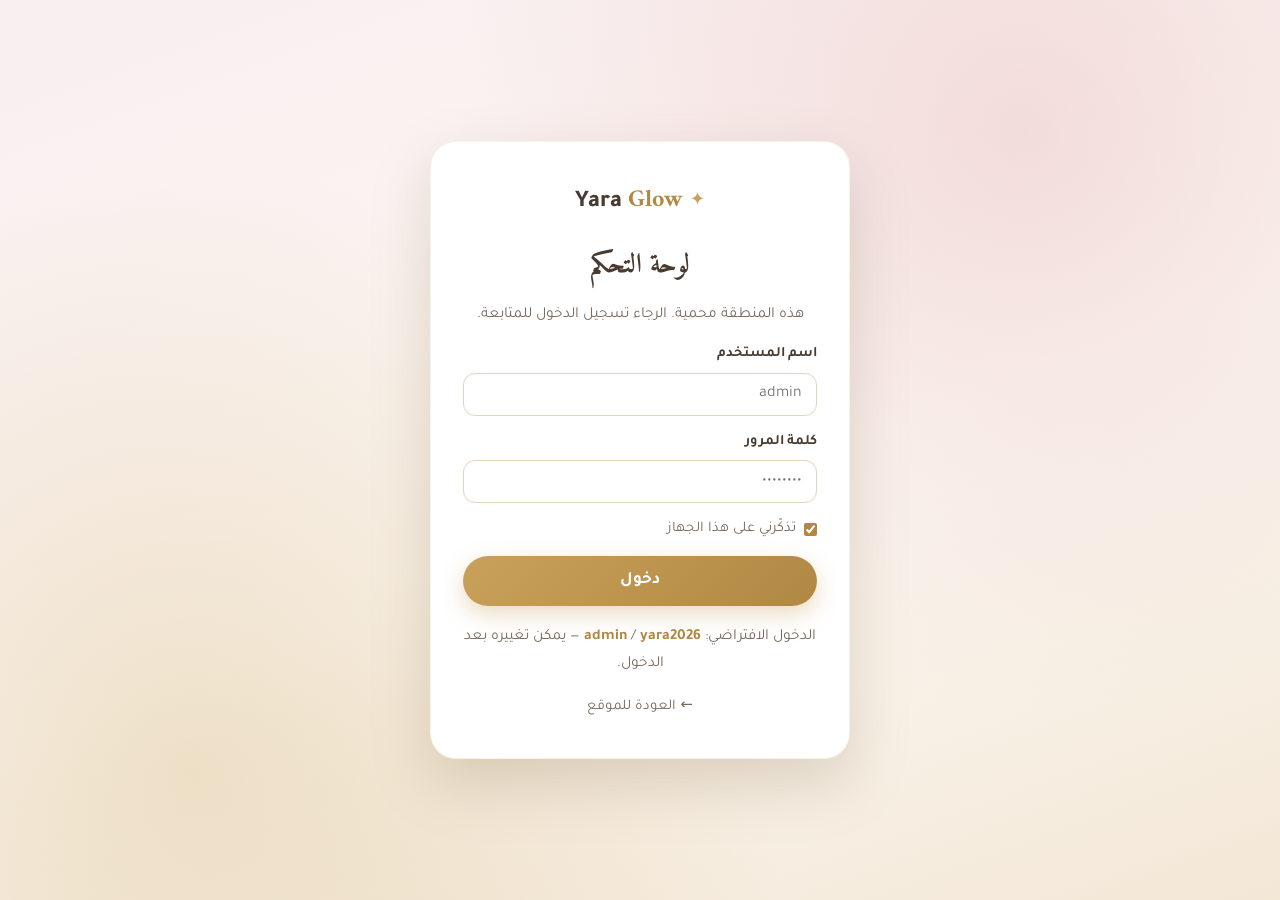
==== commit b91d38c5: "تسجيل دخول باسم مستخدم/كلمة مرور مع صلاحيات + أيقونات SVG + إخفاء رابط اللوحة من الفوتر - مصادقة خاد" ====
--- a/admin.html
+++ b/admin.html
@@ -8,8 +8,8 @@
   <link rel="preconnect" href="https://fonts.googleapis.com" />
   <link rel="preconnect" href="https://fonts.gstatic.com" crossorigin />
   <link href="https://fonts.googleapis.com/css2?family=Tajawal:wght@300;400;500;700;800&family=Amiri:wght@400;700&display=swap" rel="stylesheet" />
-  <link rel="stylesheet" href="css/styles.css?v=8" />
-  <link rel="stylesheet" href="css/admin.css?v=8" />
+  <link rel="stylesheet" href="css/styles.css?v=13" />
+  <link rel="stylesheet" href="css/admin.css?v=13" />
 </head>
 <body class="admin-body">
 
@@ -18,13 +18,19 @@
     <form class="login-card" id="loginForm">
       <div class="brand"><span class="brand-mark">✦</span><span class="brand-name">Yara <em>Glow</em></span></div>
       <h1>لوحة التحكم</h1>
-      <p>هذه المنطقة محمية. الرجاء إدخال كلمة المرور للمتابعة.</p>
+      <p>هذه المنطقة محمية. الرجاء تسجيل الدخول للمتابعة.</p>
+      <label class="field">
+        <span>اسم المستخدم</span>
+        <input type="text" id="loginUser" placeholder="admin" autocomplete="username" required />
+      </label>
       <label class="field">
         <span>كلمة المرور</span>
         <input type="password" id="loginPass" placeholder="••••••••" autocomplete="current-password" required />
       </label>
-      <p class="login-error" id="loginError" hidden>كلمة المرور غير صحيحة، حاولي مرة أخرى.</p>
-      <button type="submit" class="btn btn-primary btn-lg">دخول</button>
+      <label class="remember-row"><input type="checkbox" id="loginRemember" checked /> <span>تذكّرني على هذا الجهاز</span></label>
+      <p class="login-error" id="loginError" hidden></p>
+      <button type="submit" class="btn btn-primary btn-lg" id="loginBtn">دخول</button>
+      <p class="login-hint">الدخول الافتراضي: <b>admin</b> / <b>yara2026</b> — يمكن تغييره بعد الدخول.</p>
       <a href="index.html" class="login-back">← العودة للموقع</a>
     </form>
   </div>
@@ -37,9 +43,15 @@
         <nav class="admin-tabs">
           <button class="tab is-active" data-view="bookings">الحجوزات</button>
           <button class="tab" data-view="services">الخدمات</button>
+          <button class="tab" data-view="gallery">المعرض</button>
           <button class="tab" data-view="settings">الإعدادات</button>
+          <button class="tab" data-view="admins">المشرفون</button>
         </nav>
         <div class="admin-header-actions">
+          <span class="current-user" id="currentUserLabel"></span>
+          <span class="cloud-status" id="cloudStatus" title="حالة المزامنة">● …</span>
+          <button class="btn btn-ghost" id="btnSaveChanges">حفظ التغييرات</button>
+          <button class="btn btn-ghost" id="btnClearCache">حذف الكاش</button>
           <button class="btn btn-ghost" id="btnLogout">تسجيل الخروج</button>
         </div>
       </div>
@@ -74,7 +86,7 @@
 
         <section class="bookings" id="bookingsList"></section>
         <div class="empty-state" id="emptyState" hidden>
-          <span>🗓️</span>
+          <span class="es-icon"><svg viewBox="0 0 24 24" fill="none" stroke="currentColor" stroke-width="1.8" stroke-linecap="round" stroke-linejoin="round"><rect x="3" y="4" width="18" height="18" rx="2"/><path d="M16 2v4M8 2v4M3 10h18"/></svg></span>
           <p>لا توجد حجوزات مطابقة.</p>
         </div>
       </div>
@@ -90,6 +102,22 @@
         </div>
         <div id="servicesAdmin"></div>
         <p class="save-hint" id="saveHint" hidden>✓ تم حفظ التغييرات</p>
+      </div>
+
+      <!-- ===== View: Gallery ===== -->
+      <div id="viewGallery" hidden>
+        <div class="services-admin-head">
+          <div>
+            <h2 class="sa-title">معرض الصور</h2>
+            <p class="sa-sub">ارفعي صور المعرض — تظهر في شريط متحرك يتنقّل كل 3 ثوانٍ بشكل لا نهائي على الواجهة.</p>
+          </div>
+          <div>
+            <input type="file" id="galleryFile" accept="image/*" multiple hidden />
+            <button class="btn btn-primary" id="btnGalleryUpload">+ رفع صور</button>
+          </div>
+        </div>
+        <div class="gallery-grid" id="galleryAdmin"></div>
+        <p class="save-hint" id="galleryHint" hidden>✓ تم الحفظ</p>
       </div>
 
       <!-- ===== View: Settings ===== -->
@@ -159,6 +187,47 @@
           </section>
         </div>
       </div>
+
+      <!-- ===== View: Admins ===== -->
+      <div id="viewAdmins" hidden>
+        <div class="services-admin-head">
+          <div>
+            <h2 class="sa-title">المشرفون والصلاحيات</h2>
+            <p class="sa-sub">أضيفي مشرفين جدداً بصلاحيات محددة (استقبال المواعيد، تعديل الخدمات، المعرض، الإعدادات).</p>
+          </div>
+        </div>
+
+        <div class="settings-grid">
+          <section class="settings-card">
+            <h3>تغيير كلمة مروري</h3>
+            <label class="field"><span>كلمة المرور الحالية</span><input type="password" id="cpOld" autocomplete="current-password" /></label>
+            <label class="field"><span>كلمة المرور الجديدة</span><input type="password" id="cpNew" autocomplete="new-password" /></label>
+            <button class="btn btn-primary" id="btnChangePass" style="margin-top:12px;">تحديث كلمة المرور</button>
+            <p class="save-hint" id="cpHint" hidden>✓ تم التحديث</p>
+          </section>
+
+          <section class="settings-card" id="addAdminCard">
+            <h3>إضافة مشرف جديد</h3>
+            <label class="field"><span>اسم المستخدم</span><input type="text" id="naUser" autocomplete="off" /></label>
+            <label class="field"><span>كلمة المرور</span><input type="password" id="naPass" autocomplete="new-password" /></label>
+            <div class="field"><span>الصلاحيات</span>
+              <div class="perms-grid" id="naPerms">
+                <label class="day-check"><input type="checkbox" data-perm="bookings" checked /><span>استقبال المواعيد</span></label>
+                <label class="day-check"><input type="checkbox" data-perm="services" checked /><span>تعديل الخدمات</span></label>
+                <label class="day-check"><input type="checkbox" data-perm="gallery" /><span>المعرض</span></label>
+                <label class="day-check"><input type="checkbox" data-perm="settings" /><span>الإعدادات</span></label>
+                <label class="day-check"><input type="checkbox" data-perm="manageAdmins" /><span>إدارة المشرفين</span></label>
+              </div>
+            </div>
+            <button class="btn btn-primary" id="btnAddAdmin" style="margin-top:14px;">إضافة المشرف</button>
+          </section>
+
+          <section class="settings-card settings-wide">
+            <h3>قائمة المشرفين</h3>
+            <div id="adminsList"></div>
+          </section>
+        </div>
+      </div>
     </main>
   </div>
 
@@ -184,7 +253,8 @@
   <div class="toast-wrap" id="toastWrap"></div>
   <audio id="notifySound" src="assets/notify.mp3" preload="auto"></audio>
 
-  <script src="js/data.js?v=8"></script>
-  <script src="js/admin.js?v=8"></script>
+  <script src="js/cloud.js?v=13"></script>
+  <script src="js/data.js?v=13"></script>
+  <script src="js/admin.js?v=13"></script>
 </body>
 </html>
--- a/css/styles.css
+++ b/css/styles.css
@@ -224,6 +224,39 @@
   content: "✦"; color: var(--gold); position: absolute; inset-inline-start: 0; font-size: 1rem;
 }
 
+/* ===== Gallery Slider ===== */
+.gallery { padding-block: 84px; background: linear-gradient(180deg, var(--blush), var(--beige-50)); }
+.slider { max-width: 900px; margin-inline: auto; }
+.slider-main { position: relative; border-radius: var(--radius-lg); overflow: hidden; box-shadow: var(--shadow-md); background: var(--sand); }
+.slider-track { display: flex; transition: transform .6s cubic-bezier(.4,0,.2,1); }
+.slider-slide { min-width: 100%; height: clamp(280px, 45vw, 440px); }
+.slider-slide img { width: 100%; height: 100%; object-fit: cover; display: block; }
+.slider-arrow {
+  position: absolute; top: 50%; transform: translateY(-50%); z-index: 3;
+  width: 44px; height: 44px; border-radius: 50%; border: none; cursor: pointer;
+  background: rgba(255,255,255,.85); color: var(--ink); font-size: 1.6rem; line-height: 1;
+  box-shadow: var(--shadow-sm); transition: background .2s, transform .2s;
+}
+.slider-arrow:hover { background: #fff; }
+.slider-arrow.prev { inset-inline-start: 14px; }
+.slider-arrow.next { inset-inline-end: 14px; }
+.slider-dots { position: absolute; inset-block-end: 14px; inset-inline: 0; display: flex; gap: 8px; justify-content: center; z-index: 3; }
+.slider-dots button { width: 9px; height: 9px; border-radius: 50%; border: none; cursor: pointer; background: rgba(255,255,255,.55); transition: all .2s; }
+.slider-dots button.active { background: #fff; width: 24px; border-radius: 6px; }
+.slider-thumbs { display: flex; gap: 10px; margin-top: 14px; overflow-x: auto; padding: 4px; scrollbar-width: thin; }
+.slider-thumbs button {
+  flex: 0 0 auto; width: 92px; height: 66px; border-radius: 12px; overflow: hidden; cursor: pointer;
+  border: 2px solid transparent; background: none; padding: 0; opacity: .6; transition: opacity .2s, border-color .2s;
+}
+.slider-thumbs button img { width: 100%; height: 100%; object-fit: cover; }
+.slider-thumbs button.active { opacity: 1; border-color: var(--gold); }
+.slider-thumbs button:hover { opacity: 1; }
+.gallery-empty { text-align: center; color: var(--ink-soft); padding: 40px; }
+@media (max-width: 540px) {
+  .slider-thumbs button { width: 68px; height: 50px; }
+  .slider-arrow { width: 38px; height: 38px; font-size: 1.3rem; }
+}
+
 /* ===== Contact ===== */
 .contact { padding-block: 84px; }
 .contact-inner { text-align: center; max-width: 820px; margin-inline: auto; }
@@ -235,7 +268,10 @@
   border: 1px solid rgba(201,161,90,.1); transition: transform .2s, box-shadow .2s;
 }
 a.contact-card:hover { transform: translateY(-4px); box-shadow: var(--shadow-md); }
-.ci-icon { font-size: 1.8rem; }
+.ci-icon { font-size: 1.8rem; color: var(--gold-dark); display: inline-flex; }
+.ci-icon svg { width: 30px; height: 30px; }
+/* inline icon in text */
+.i-clock { width: 1em; height: 1em; vertical-align: -2px; display: inline-block; }
 .ci-label { color: var(--ink-soft); font-size: .9rem; }
 .ci-value { font-weight: 700; }
 
--- a/css/admin.css
+++ b/css/admin.css
@@ -24,6 +24,20 @@
 .login-error { color: #c0392b; font-weight: 700; font-size: .9rem; }
 .login-back { color: var(--ink-soft); font-size: .92rem; margin-top: 4px; }
 .login-back:hover { color: var(--gold-dark); }
+.remember-row { display: flex; align-items: center; gap: 8px; font-size: .92rem; color: var(--ink-soft); text-align: start; cursor: pointer; }
+.remember-row input { width: auto; accent-color: var(--gold-dark); }
+.login-hint { font-size: .82rem; color: var(--ink-soft); margin-top: 4px; }
+.login-hint b { color: var(--gold-dark); }
+.current-user { font-size: .85rem; font-weight: 700; color: var(--ink-soft); white-space: nowrap; }
+
+/* admins management */
+.perms-grid { display: flex; flex-wrap: wrap; gap: 8px; }
+.admin-row { background: var(--beige-50); border: 1px solid rgba(201,161,90,.14); border-radius: var(--radius); padding: 16px; margin-bottom: 12px; }
+.admin-row-head { display: flex; align-items: center; gap: 10px; margin-bottom: 10px; }
+.admin-row-head b { font-size: 1.05rem; }
+.admin-role { font-size: .78rem; font-weight: 800; padding: 3px 10px; border-radius: 999px; background: rgba(108,122,137,.18); color: #4a5763; }
+.admin-role.owner { background: rgba(201,161,90,.2); color: var(--gold-dark); }
+.admin-row-actions { display: flex; gap: 8px; margin-top: 12px; }
 
 /* ---- Header ---- */
 .admin-header {
@@ -34,6 +48,8 @@
 .admin-header .brand { font-size: 1.3rem; }
 .admin-header-actions { display: flex; align-items: center; gap: 16px; }
 .admin-hello { color: var(--ink-soft); font-weight: 500; }
+.cloud-status { font-size: .82rem; font-weight: 700; white-space: nowrap; }
+.admin-header-actions .btn { padding: 9px 14px; font-size: .88rem; }
 
 /* Tabs */
 .admin-tabs { display: flex; gap: 6px; background: var(--beige-100); padding: 4px; border-radius: 999px; }
@@ -166,6 +182,16 @@
 
 @media (max-width: 700px) { .settings-grid { grid-template-columns: 1fr; } }
 
+/* gallery admin */
+.gallery-grid { display: grid; grid-template-columns: repeat(auto-fill, minmax(160px, 1fr)); gap: 16px; }
+.gal-item { position: relative; border-radius: var(--radius); overflow: hidden; box-shadow: var(--shadow-sm); aspect-ratio: 4/3; background: var(--sand); }
+.gal-item img { width: 100%; height: 100%; object-fit: cover; }
+.gal-actions { position: absolute; inset-block-end: 0; inset-inline: 0; display: flex; gap: 6px; justify-content: center; padding: 8px; background: linear-gradient(to top, rgba(74,59,48,.7), transparent); }
+.gal-actions button { width: 32px; height: 32px; border-radius: 8px; border: none; cursor: pointer; background: rgba(255,255,255,.9); color: var(--ink); font-size: 1rem; font-weight: 700; }
+.gal-actions button:hover:not([disabled]) { background: #fff; }
+.gal-actions button[disabled] { opacity: .4; cursor: not-allowed; }
+.gal-actions .gal-del { background: rgba(192,57,43,.9); color: #fff; }
+
 @media (max-width: 560px) {
   .svc-row { grid-template-columns: 1fr; }
   .admin-tabs .tab { padding: 8px 14px; }
@@ -253,6 +279,11 @@
 /* ---- Empty ---- */
 .empty-state { text-align: center; padding: 60px 20px; color: var(--ink-soft); }
 .empty-state span { font-size: 3rem; display: block; margin-bottom: 12px; }
+.empty-state .es-icon { color: var(--gold); }
+.empty-state .es-icon svg { width: 54px; height: 54px; }
+.toast-icon svg { width: 26px; height: 26px; }
+.ul-icon { display: inline-flex; vertical-align: -3px; }
+.ul-icon svg { width: 16px; height: 16px; }
 
 @media (max-width: 640px) {
   .booking-card { grid-template-columns: 1fr; }
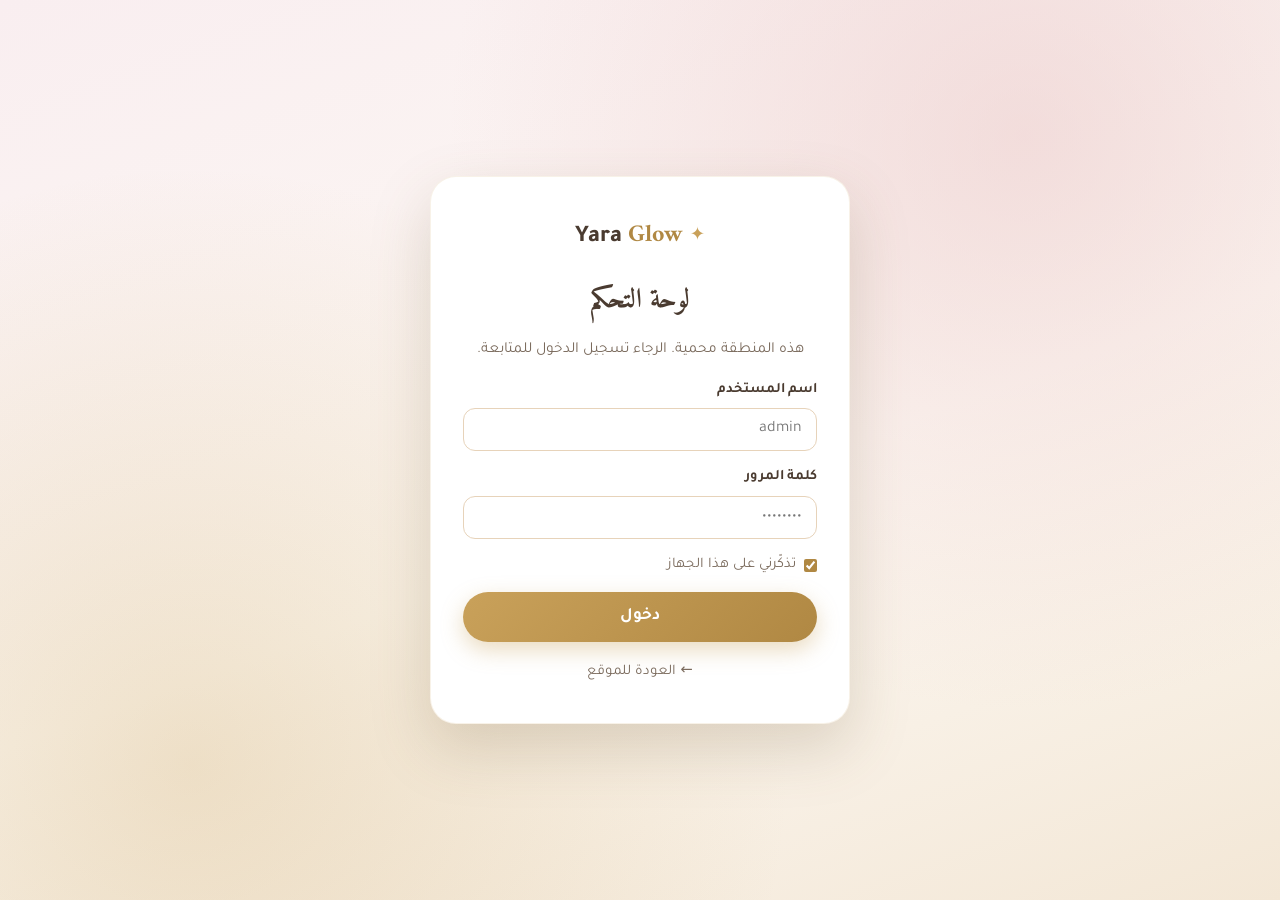
==== commit 794c5614: "حذف نص الدخول الافتراضي + زر الأرشيف وتقرير الإيرادات في صفحة الحجوزات - إزالة سطر بيانات الدخول الا" ====
--- a/admin.html
+++ b/admin.html
@@ -8,8 +8,8 @@
   <link rel="preconnect" href="https://fonts.googleapis.com" />
   <link rel="preconnect" href="https://fonts.gstatic.com" crossorigin />
   <link href="https://fonts.googleapis.com/css2?family=Tajawal:wght@300;400;500;700;800&family=Amiri:wght@400;700&display=swap" rel="stylesheet" />
-  <link rel="stylesheet" href="css/styles.css?v=13" />
-  <link rel="stylesheet" href="css/admin.css?v=13" />
+  <link rel="stylesheet" href="css/styles.css?v=15" />
+  <link rel="stylesheet" href="css/admin.css?v=15" />
 </head>
 <body class="admin-body">
 
@@ -30,7 +30,6 @@
       <label class="remember-row"><input type="checkbox" id="loginRemember" checked /> <span>تذكّرني على هذا الجهاز</span></label>
       <p class="login-error" id="loginError" hidden></p>
       <button type="submit" class="btn btn-primary btn-lg" id="loginBtn">دخول</button>
-      <p class="login-hint">الدخول الافتراضي: <b>admin</b> / <b>yara2026</b> — يمكن تغييره بعد الدخول.</p>
       <a href="index.html" class="login-back">← العودة للموقع</a>
     </form>
   </div>
@@ -60,6 +59,10 @@
     <main class="container admin-main">
       <!-- ===== View: Bookings ===== -->
       <div id="viewBookings">
+        <div class="bookings-toolbar">
+          <button class="btn btn-primary" id="btnRevenue">📊 الإيرادات</button>
+          <button class="btn btn-ghost" id="btnArchiveToggle2">عرض الأرشيف</button>
+        </div>
         <section class="stats" id="statsRow"></section>
 
         <section class="filters">
@@ -166,6 +169,16 @@
             <label class="field"><span>وصف قسم الخدمات</span><input type="text" data-s="servicesDesc" /></label>
             <label class="field"><span>عنوان «من نحن»</span><input type="text" data-s="aboutTitle" /></label>
             <label class="field"><span>نص «من نحن»</span><textarea rows="3" data-s="aboutText"></textarea></label>
+            <div class="field"><span>صورة «من نحن»</span>
+              <div class="logo-row">
+                <div class="logo-preview about-preview" id="aboutImgPreview">صورة</div>
+                <div class="logo-actions">
+                  <input type="file" id="aboutImgFile" accept="image/*" hidden />
+                  <button class="btn btn-ghost" id="btnAboutUpload">رفع صورة</button>
+                  <button class="btn btn-ghost" id="btnAboutClear">إزالة</button>
+                </div>
+              </div>
+            </div>
           </section>
 
           <section class="settings-card">
@@ -249,12 +262,22 @@
     </div>
   </div>
 
+  <!-- ===== Revenue popup ===== -->
+  <div class="modal" id="revenueModal" aria-hidden="true" role="dialog" aria-modal="true">
+    <div class="modal-backdrop" data-close-revenue></div>
+    <div class="modal-dialog bk-dialog">
+      <button class="modal-close" data-close-revenue aria-label="إغلاق">✕</button>
+      <h3 class="bk-modal-title">📊 تقرير الإيرادات</h3>
+      <div id="revenueBody"></div>
+    </div>
+  </div>
+
   <!-- ===== Toast notifications ===== -->
   <div class="toast-wrap" id="toastWrap"></div>
   <audio id="notifySound" src="assets/notify.mp3" preload="auto"></audio>
 
-  <script src="js/cloud.js?v=13"></script>
-  <script src="js/data.js?v=13"></script>
-  <script src="js/admin.js?v=13"></script>
+  <script src="js/cloud.js?v=15"></script>
+  <script src="js/data.js?v=15"></script>
+  <script src="js/admin.js?v=15"></script>
 </body>
 </html>
--- a/css/admin.css
+++ b/css/admin.css
@@ -111,6 +111,21 @@
 .save-hint { color: #1f7a52; font-weight: 700; text-align: center; padding: 8px; }
 .hint-small { color: var(--ink-soft); font-size: .88rem; margin: 6px 0 12px; }
 
+/* bookings toolbar */
+.bookings-toolbar { display: flex; flex-wrap: wrap; gap: 10px; margin-bottom: 18px; }
+
+/* revenue report */
+.rev-grid { display: grid; grid-template-columns: repeat(auto-fit, minmax(140px, 1fr)); gap: 14px; margin-bottom: 14px; }
+.rev-card { background: var(--white); border-radius: var(--radius); padding: 16px 18px; box-shadow: var(--shadow-sm); border: 1px solid rgba(201,161,90,.12); position: relative; overflow: hidden; }
+.rev-card::before { content: ""; position: absolute; inset-inline-start: 0; inset-block: 0; width: 5px; background: var(--gold); }
+.rev-card.total::before { background: var(--gold-dark); }
+.rev-card.today::before { background: #2e9e6b; }
+.rev-card.expected::before { background: #6c7a89; }
+.rev-value { font-family: var(--font-display); font-size: 1.5rem; font-weight: 700; color: var(--ink); }
+.rev-label { color: var(--ink-soft); font-size: .88rem; margin-top: 2px; }
+.rev-note { color: var(--ink-soft); font-size: .82rem; margin: 8px 0 16px; }
+.rev-subhead { font-family: var(--font-display); font-size: 1.1rem; margin-bottom: 10px; color: var(--gold-dark); }
+
 /* booking card: unseen + chevron + new flag */
 .booking-card { position: relative; }
 .booking-card.is-unseen { box-shadow: 0 0 0 2px var(--gold), var(--shadow-sm); }
@@ -168,6 +183,7 @@
   background: linear-gradient(135deg, var(--rose), var(--gold)); color: #fff; font-size: 1.8rem; overflow: hidden; }
 .logo-preview img { width: 100%; height: 100%; object-fit: cover; }
 .logo-actions { display: flex; gap: 8px; flex-wrap: wrap; }
+.about-preview { width: 110px; height: 74px; border-radius: 12px; font-size: .8rem; }
 
 /* users */
 .user-add { display: flex; gap: 8px; flex-wrap: wrap; margin-bottom: 14px; }
